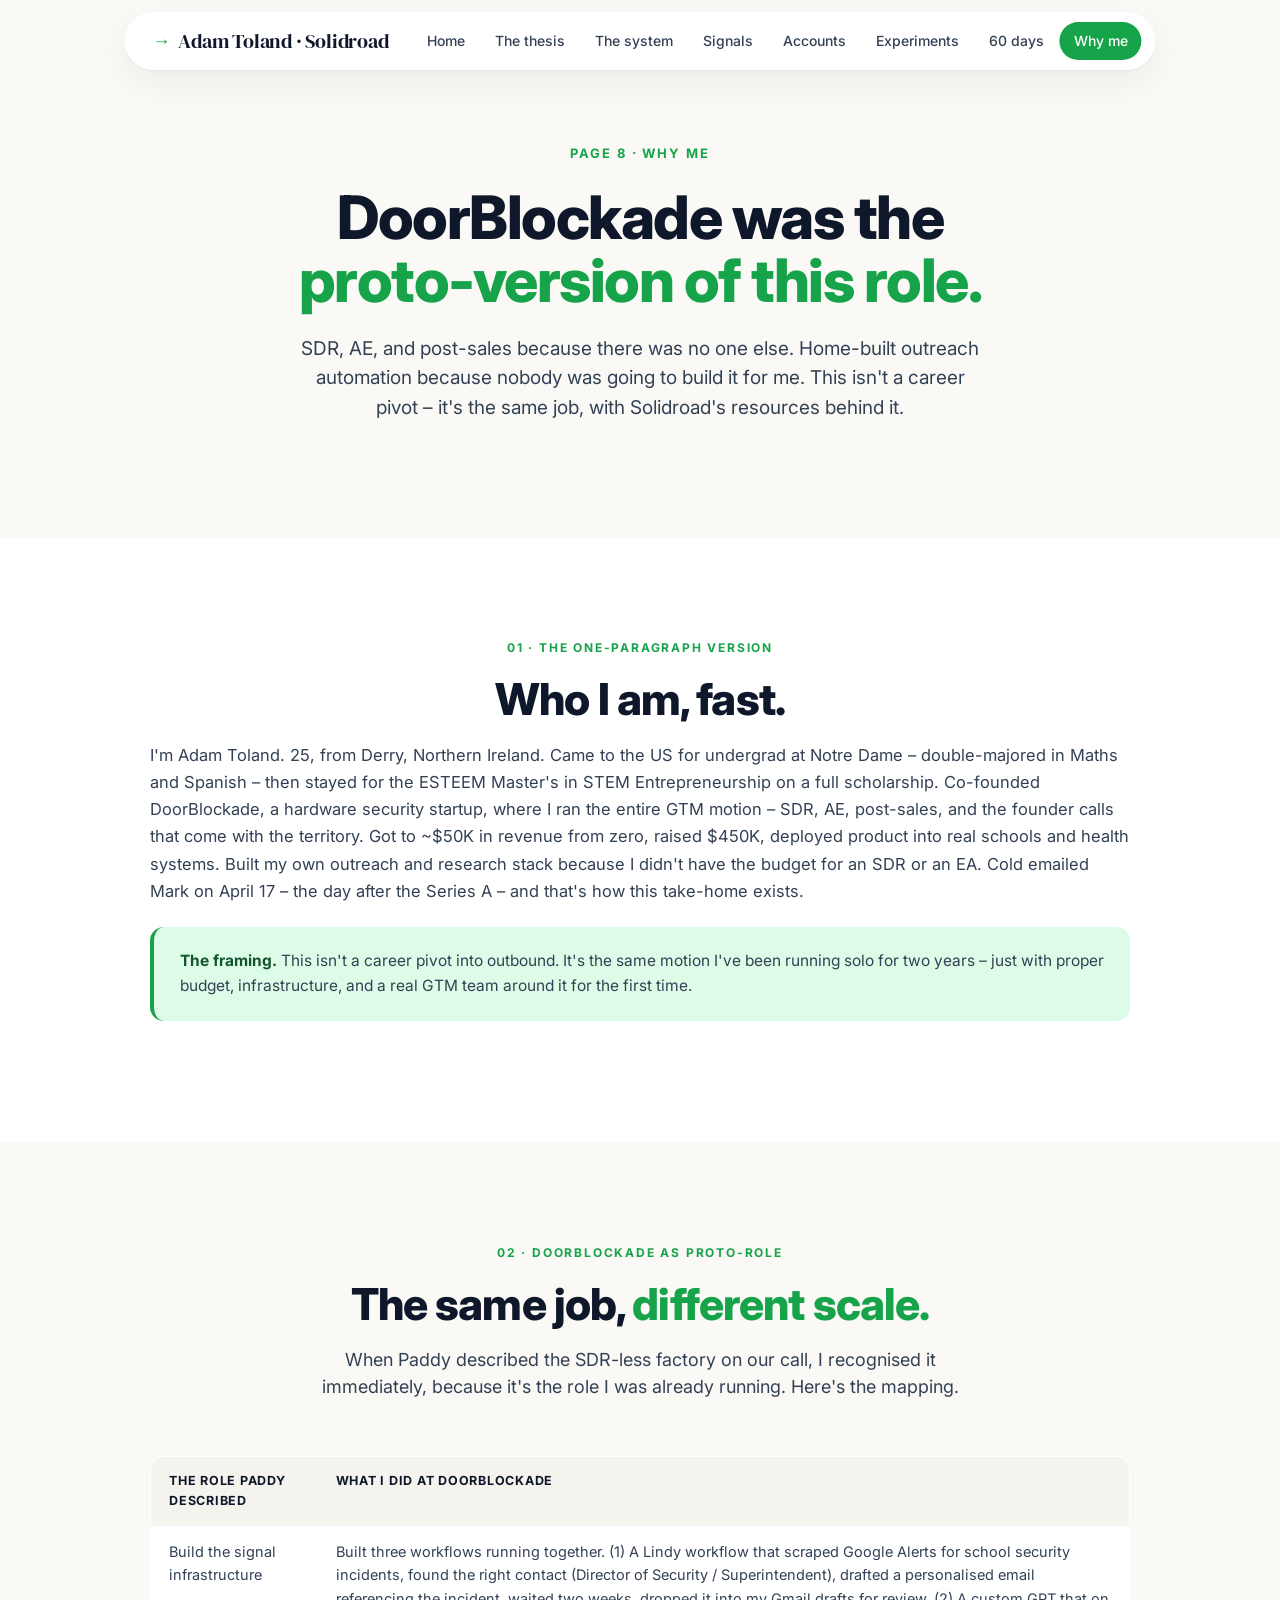
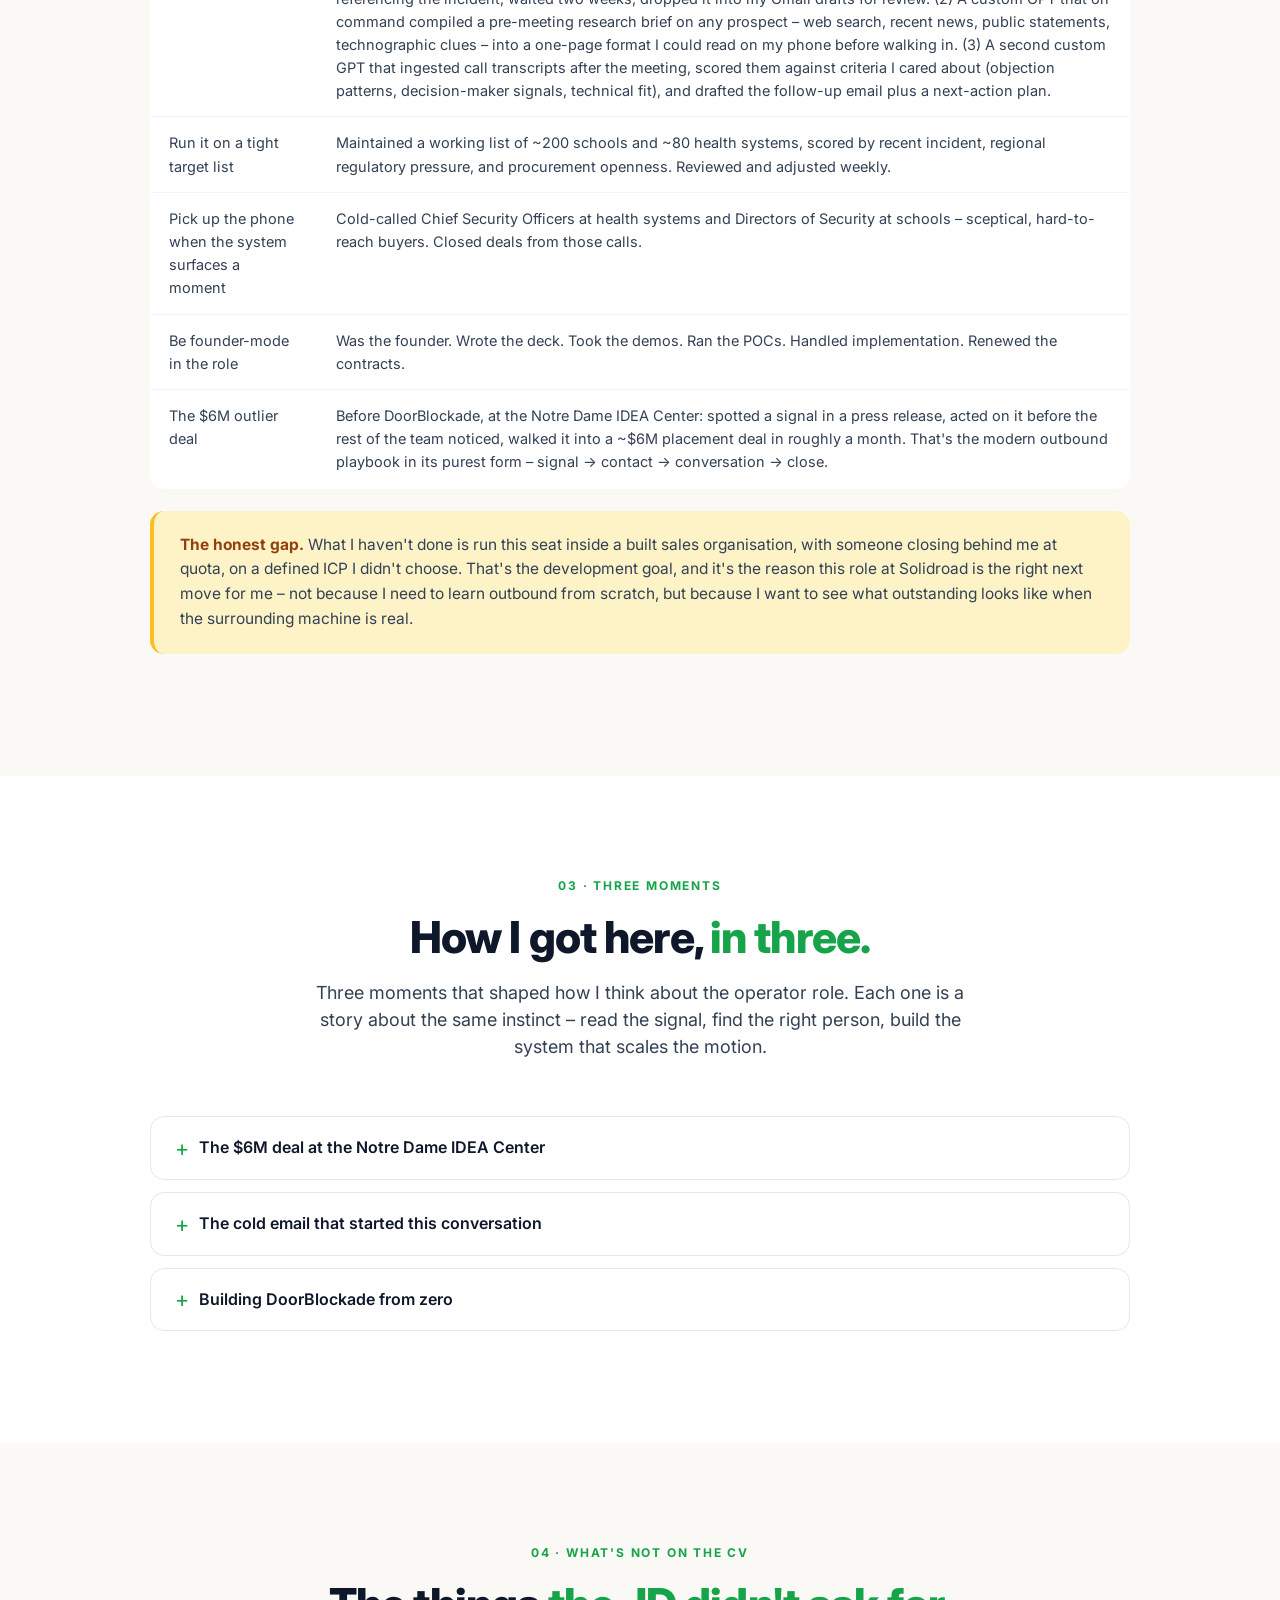
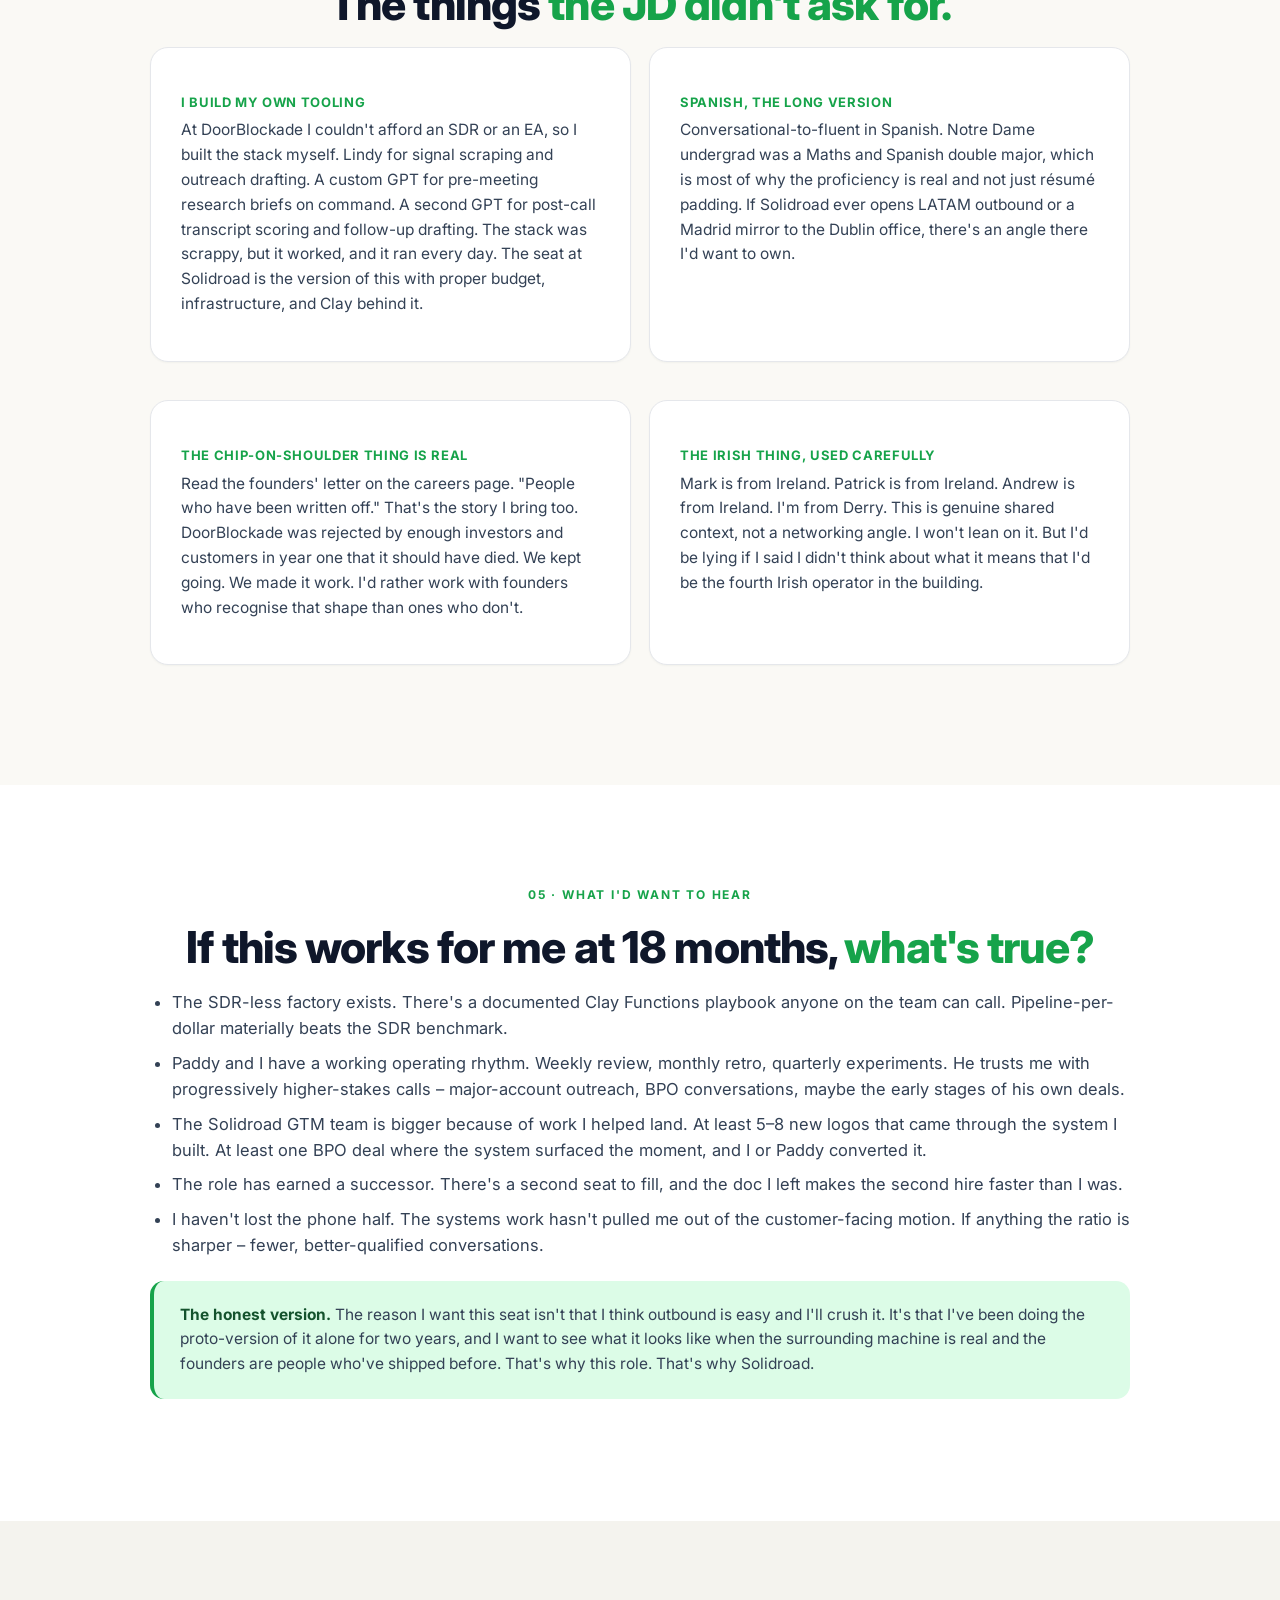
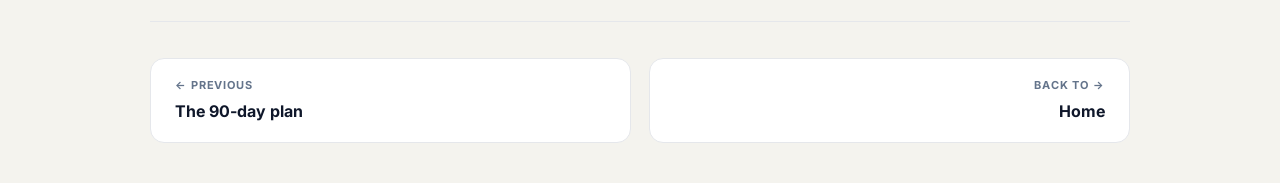
==== about.html @ e636e705 "Add files via upload" ====
<!DOCTYPE html>
<html lang="en">
<head>
<meta charset="UTF-8" />
<meta name="viewport" content="width=device-width, initial-scale=1.0" />
<title>Why me – Solidroad take-home</title>
<link rel="stylesheet" href="styles.css" />
</head>
<body>

<header class="topbar">
  <a href="index.html" class="topbar-brand">Adam Toland · Solidroad</a>
  <nav class="nav-pills">
    <a href="index.html">Home</a>
    <a href="thesis.html">The thesis</a>
    <a href="system.html">The system</a>
    <a href="signals.html">Signals</a>
    <a href="accounts.html">Accounts</a>
    <a href="experiments.html">Experiments</a>
    <a href="plan.html">60 days</a>
    <a href="about.html" class="active">Why me</a>
  </nav>
</header>

<section class="hero">
  <div class="hero-inner">
    <div class="hero-eyebrow">Page 8 · Why me</div>
    <h1>DoorBlockade was the <span class="accent">proto-version of this role.</span></h1>
    <p class="hero-sub">SDR, AE, and post-sales because there was no one else. Home-built outreach automation because nobody was going to build it for me. This isn't a career pivot – it's the same job, with Solidroad's resources behind it.</p>
  </div>
</section>

<section class="section white">
  <div class="section-inner">
    <span class="section-eyebrow">01 · the one-paragraph version</span>
    <h2>Who I am, fast.</h2>

    <p>I'm Adam Toland. 25, from Derry, Northern Ireland. Came to the US for undergrad at Notre Dame – double-majored in Maths and Spanish – then stayed for the ESTEEM Master's in STEM Entrepreneurship on a full scholarship. Co-founded DoorBlockade, a hardware security startup, where I ran the entire GTM motion – SDR, AE, post-sales, and the founder calls that come with the territory. Got to ~$50K in revenue from zero, raised $450K, deployed product into real schools and health systems. Built my own outreach and research stack because I didn't have the budget for an SDR or an EA. Cold emailed Mark on April 17 – the day after the Series A – and that's how this take-home exists.</p>

    <div class="highlight green">
      <strong>The framing.</strong> This isn't a career pivot into outbound. It's the same motion I've been running solo for two years – just with proper budget, infrastructure, and a real GTM team around it for the first time.
    </div>
  </div>
</section>

<section class="section">
  <div class="section-inner">
    <span class="section-eyebrow">02 · doorblockade as proto-role</span>
    <h2>The same job, <span class="accent">different scale.</span></h2>
    <p class="section-sub">When Paddy described the SDR-less factory on our call, I recognised it immediately, because it's the role I was already running. Here's the mapping.</p>

    <table>
      <tr><th>The role Paddy described</th><th>What I did at DoorBlockade</th></tr>
      <tr>
        <td>Build the signal infrastructure</td>
        <td>Built three workflows running together. (1) A Lindy workflow that scraped Google Alerts for school security incidents, found the right contact (Director of Security / Superintendent), drafted a personalised email referencing the incident, waited two weeks, dropped it into my Gmail drafts for review. (2) A custom GPT that on command compiled a pre-meeting research brief on any prospect – web search, recent news, public statements, technographic clues – into a one-page format I could read on my phone before walking in. (3) A second custom GPT that ingested call transcripts after the meeting, scored them against criteria I cared about (objection patterns, decision-maker signals, technical fit), and drafted the follow-up email plus a next-action plan.</td>
      </tr>
      <tr>
        <td>Run it on a tight target list</td>
        <td>Maintained a working list of ~200 schools and ~80 health systems, scored by recent incident, regional regulatory pressure, and procurement openness. Reviewed and adjusted weekly.</td>
      </tr>
      <tr>
        <td>Pick up the phone when the system surfaces a moment</td>
        <td>Cold-called Chief Security Officers at health systems and Directors of Security at schools – sceptical, hard-to-reach buyers. Closed deals from those calls.</td>
      </tr>
      <tr>
        <td>Be founder-mode in the role</td>
        <td>Was the founder. Wrote the deck. Took the demos. Ran the POCs. Handled implementation. Renewed the contracts.</td>
      </tr>
      <tr>
        <td>The $6M outlier deal</td>
        <td>Before DoorBlockade, at the Notre Dame IDEA Center: spotted a signal in a press release, acted on it before the rest of the team noticed, walked it into a ~$6M placement deal in roughly a month. That's the modern outbound playbook in its purest form – signal → contact → conversation → close.</td>
      </tr>
    </table>

    <div class="highlight yellow">
      <strong>The honest gap.</strong> What I haven't done is run this seat inside a built sales organisation, with someone closing behind me at quota, on a defined ICP I didn't choose. That's the development goal, and it's the reason this role at Solidroad is the right next move for me – not because I need to learn outbound from scratch, but because I want to see what outstanding looks like when the surrounding machine is real.
    </div>
  </div>
</section>

<section class="section white">
  <div class="section-inner">
    <span class="section-eyebrow">03 · three moments</span>
    <h2>How I got here, <span class="accent">in three.</span></h2>
    <p class="section-sub">Three moments that shaped how I think about the operator role. Each one is a story about the same instinct – read the signal, find the right person, build the system that scales the motion.</p>

    <details>
      <summary>The $6M deal at the Notre Dame IDEA Center</summary>
      <div class="detail-body">
        <p>Second year of undergrad, working at the Notre Dame IDEA Center on real corporate placement deals. The team was working through a target list the conventional way – phone, email, conferences. Methodical, but slow.</p>
        <p>I spotted a signal in a public press release that the rest of the team hadn't acted on. Identified the right contact inside the organisation, wrote the outreach myself, got the meeting within a week. Closed a roughly $6M placement deal in about a month. The deal wasn't on the team's radar before the signal fired.</p>
        <p>The motion the GTM-operator role is built around – read the signal, find the right person, write the message that gets the reply – is the motion I've been running since I was 21. The tooling has gotten better. The instinct is the same.</p>
      </div>
    </details>

    <details>
      <summary>The cold email that started this conversation</summary>
      <div class="detail-body">
        <p>April 16, 2026: Solidroad announces the $25M Series A. I wrote a personalised cold email to Mark the next morning – referenced the Series A, the role I'd seen on Ashby, and a specific reason I thought I'd be a fit. Sent it.</p>
        <p>Mark replied. Ten-minute call with him. Thirty-minute call with Paddy. Paddy's follow-up email to Mark, with me cc'd: <em>"I think we could find something groundbreaking, provided there is a good fit."</em> Onsite scheduled.</p>
        <p>If the question is whether I can run outbound for Solidroad, the answer is in the inbox the role is now hiring against.</p>
      </div>
    </details>

    <details>
      <summary>Building DoorBlockade from zero</summary>
      <div class="detail-body">
        <p>Hardware security startup. No brand, no playbook, no revenue. ICP was Directors of Security at schools and Chief Security Officers at health systems – sceptical buyers who didn't know they had a budget for the category.</p>
        <p>I ran the full motion solo. Cold calls, cold emails, conferences, door-to-door visits in person. Built the Lindy workflow that scraped Google Alerts for security incidents and drafted personalised outreach automatically. Built a pre-meeting research GPT that compiled a one-page brief on any prospect on command. Built a second GPT that scored call transcripts after the fact and drafted the follow-up plan. The stack was scrappy, but it ran every day, and it produced.</p>
        <p>Got to roughly $50K revenue in a few months, raised $450K, deployed hardware in real schools and health systems. The role we're discussing is the version of this with proper budget, infrastructure, and Clay behind it.</p>
      </div>
    </details>
  </div>
</section>

<section class="section">
  <div class="section-inner">
    <span class="section-eyebrow">04 · what's not on the CV</span>
    <h2>The things <span class="accent">the JD didn't ask for.</span></h2>

    <div class="card-grid">
      <div class="card">
        <h4>I build my own tooling</h4>
        <p>At DoorBlockade I couldn't afford an SDR or an EA, so I built the stack myself. Lindy for signal scraping and outreach drafting. A custom GPT for pre-meeting research briefs on command. A second GPT for post-call transcript scoring and follow-up drafting. The stack was scrappy, but it worked, and it ran every day. The seat at Solidroad is the version of this with proper budget, infrastructure, and Clay behind it.</p>
      </div>
      <div class="card">
        <h4>Spanish, the long version</h4>
        <p>Conversational-to-fluent in Spanish. Notre Dame undergrad was a Maths and Spanish double major, which is most of why the proficiency is real and not just résumé padding. If Solidroad ever opens LATAM outbound or a Madrid mirror to the Dublin office, there's an angle there I'd want to own.</p>
      </div>
      <div class="card">
        <h4>The chip-on-shoulder thing is real</h4>
        <p>Read the founders' letter on the careers page. "People who have been written off." That's the story I bring too. DoorBlockade was rejected by enough investors and customers in year one that it should have died. We kept going. We made it work. I'd rather work with founders who recognise that shape than ones who don't.</p>
      </div>
      <div class="card">
        <h4>The Irish thing, used carefully</h4>
        <p>Mark is from Ireland. Patrick is from Ireland. Andrew is from Ireland. I'm from Derry. This is genuine shared context, not a networking angle. I won't lean on it. But I'd be lying if I said I didn't think about what it means that I'd be the fourth Irish operator in the building.</p>
      </div>
    </div>
  </div>
</section>

<section class="section white">
  <div class="section-inner">
    <span class="section-eyebrow">05 · what i'd want to hear</span>
    <h2>If this works for me at 18 months, <span class="accent">what's true?</span></h2>

    <ul>
      <li>The SDR-less factory exists. There's a documented Clay Functions playbook anyone on the team can call. Pipeline-per-dollar materially beats the SDR benchmark.</li>
      <li>Paddy and I have a working operating rhythm. Weekly review, monthly retro, quarterly experiments. He trusts me with progressively higher-stakes calls – major-account outreach, BPO conversations, maybe the early stages of his own deals.</li>
      <li>The Solidroad GTM team is bigger because of work I helped land. At least 5–8 new logos that came through the system I built. At least one BPO deal where the system surfaced the moment, and I or Paddy converted it.</li>
      <li>The role has earned a successor. There's a second seat to fill, and the doc I left makes the second hire faster than I was.</li>
      <li>I haven't lost the phone half. The systems work hasn't pulled me out of the customer-facing motion. If anything the ratio is sharper – fewer, better-qualified conversations.</li>
    </ul>

    <div class="highlight green">
      <strong>The honest version.</strong> The reason I want this seat isn't that I think outbound is easy and I'll crush it. It's that I've been doing the proto-version of it alone for two years, and I want to see what it looks like when the surrounding machine is real and the founders are people who've shipped before. That's why this role. That's why Solidroad.
    </div>
  </div>
</section>

<div class="section soft" style="padding: 40px 24px;">
  <div class="footer-nav">
    <a href="plan.html">
      <span class="label">← Previous</span>
      <span class="title">The 90-day plan</span>
    </a>
    <a href="index.html" class="next">
      <span class="label">Back to →</span>
      <span class="title">Home</span>
    </a>
  </div>
</div>

</body>
</html>
---- styles.css ----
/* Solidroad take-home design system — mirrors solidroad.com */

@import url('https://fonts.googleapis.com/css2?family=Inter:wght@400;500;600;700;800;900&family=DM+Serif+Display&display=swap');

:root {
  /* Greens */
  --green-primary: #16a34a;
  --green-bright: #22c55e;
  --green-soft: #dcfce7;
  --green-eyebrow: #16a34a;
  --green-dark: #14532d;
  --green-forest: #0f3a20;

  /* Yellows */
  --yellow-accent: #fbbf24;
  --yellow-warm: #fcd34d;
  --yellow-soft: #fef3c7;

  /* Neutrals */
  --bg-cream: #faf9f5;
  --bg-soft: #f4f3ee;
  --bg-white: #ffffff;
  --text-dark: #0f172a;
  --text-body: #334155;
  --text-muted: #64748b;
  --text-soft: #94a3b8;
  --border: #e5e7eb;
  --border-soft: #f1f5f9;

  /* Accents */
  --sky-soft: #e0f2fe;
  --blue-accent: #3b82f6;
  --red-warning: #dc2626;
  --orange-warning: #ea580c;
}

* { margin: 0; padding: 0; box-sizing: border-box; }
html { scroll-behavior: smooth; }
body {
  font-family: 'Inter', -apple-system, BlinkMacSystemFont, sans-serif;
  background: var(--bg-cream);
  color: var(--text-body);
  line-height: 1.6;
  -webkit-font-smoothing: antialiased;
  font-size: 16px;
}

a { color: var(--green-primary); text-decoration: none; transition: opacity 0.2s; }
a:hover { opacity: 0.75; }

/* TOPBAR — mimics solidroad.com floating nav */
.topbar {
  position: fixed;
  top: 12px;
  left: 50%;
  transform: translateX(-50%);
  z-index: 100;
  background: var(--bg-white);
  border-radius: 100px;
  padding: 10px 14px 10px 28px;
  box-shadow: 0 1px 3px rgba(0,0,0,0.04), 0 12px 32px rgba(15,58,32,0.06);
  display: flex;
  align-items: center;
  gap: 16px;
  max-width: calc(100vw - 24px);
  overflow-x: auto;
  scrollbar-width: none;
}
.topbar::-webkit-scrollbar { display: none; }
.topbar-brand {
  font-family: 'DM Serif Display', serif;
  font-size: 20px;
  color: var(--text-dark);
  font-weight: 400;
  letter-spacing: -0.01em;
  white-space: nowrap;
  padding-right: 8px;
  display: flex;
  align-items: center;
  gap: 8px;
}
.topbar-brand::before {
  content: '→';
  color: var(--green-primary);
  font-size: 18px;
}
.nav-pills {
  display: flex;
  gap: 2px;
  align-items: center;
}
.nav-pills a {
  padding: 8px 14px;
  font-size: 14px;
  font-weight: 500;
  color: var(--text-body);
  border-radius: 100px;
  white-space: nowrap;
  transition: all 0.15s;
}
.nav-pills a:hover { background: var(--bg-soft); color: var(--text-dark); opacity: 1; }
.nav-pills a.active {
  background: var(--green-primary);
  color: white;
}
.nav-cta {
  background: var(--green-primary);
  color: white !important;
  padding: 9px 18px !important;
  border-radius: 100px;
  font-weight: 600 !important;
  font-size: 14px !important;
  display: flex;
  align-items: center;
  gap: 6px;
  margin-left: 4px;
}
.nav-cta:hover { background: var(--green-dark); opacity: 1; }
.nav-cta::after { content: '→'; }

/* HERO */
.hero {
  padding: 140px 24px 80px;
  text-align: center;
  background: var(--bg-cream);
  position: relative;
  overflow: hidden;
}
.hero-inner {
  max-width: 860px;
  margin: 0 auto;
  position: relative;
  z-index: 1;
}
.hero-eyebrow {
  display: inline-block;
  font-size: 13px;
  font-weight: 700;
  color: var(--green-primary);
  letter-spacing: 0.15em;
  text-transform: uppercase;
  margin-bottom: 22px;
}
.hero h1 {
  font-size: 60px;
  font-weight: 800;
  line-height: 1.05;
  letter-spacing: -0.025em;
  color: var(--text-dark);
  margin-bottom: 22px;
}
.hero h1 .accent {
  color: var(--green-primary);
  display: block;
}
.hero-sub {
  font-size: 19px;
  line-height: 1.55;
  color: var(--text-body);
  max-width: 680px;
  margin: 0 auto 36px;
}
.hero-cta-row {
  display: flex;
  gap: 12px;
  justify-content: center;
  flex-wrap: wrap;
  margin-bottom: 60px;
}

/* BUTTONS */
.btn {
  display: inline-flex;
  align-items: center;
  gap: 8px;
  padding: 14px 26px;
  border-radius: 100px;
  font-weight: 600;
  font-size: 15px;
  border: none;
  cursor: pointer;
  text-decoration: none;
  transition: transform 0.15s, box-shadow 0.15s, background 0.15s;
}
.btn::after { content: '→'; font-size: 16px; }
.btn-primary {
  background: var(--green-primary);
  color: white;
}
.btn-primary:hover {
  background: var(--green-dark);
  transform: translateY(-1px);
  opacity: 1;
}
.btn-yellow {
  background: var(--yellow-accent);
  color: var(--text-dark);
}
.btn-yellow:hover {
  background: var(--yellow-warm);
  transform: translateY(-1px);
  opacity: 1;
}
.btn-ghost {
  background: transparent;
  color: var(--text-dark);
  border: 1px solid var(--border);
}
.btn-ghost:hover { background: var(--bg-white); opacity: 1; }

/* LOGO STRIP */
.logo-strip {
  display: flex;
  gap: 56px;
  align-items: center;
  justify-content: center;
  flex-wrap: wrap;
  padding: 30px 24px 10px;
  max-width: 1080px;
  margin: 0 auto;
  opacity: 0.7;
}
.logo-strip span {
  font-family: 'Inter', sans-serif;
  font-weight: 800;
  font-size: 16px;
  color: var(--text-muted);
  letter-spacing: 0.05em;
}

/* SECTIONS */
.section {
  padding: 100px 24px;
  background: var(--bg-cream);
}
.section.white { background: var(--bg-white); }
.section.soft { background: var(--bg-soft); }
.section-inner {
  max-width: 980px;
  margin: 0 auto;
}
.section-inner.wide { max-width: 1120px; }

.section-eyebrow {
  display: block;
  font-size: 12px;
  font-weight: 700;
  color: var(--green-primary);
  letter-spacing: 0.15em;
  text-transform: uppercase;
  margin-bottom: 18px;
  text-align: center;
}
.section h2 {
  font-size: 44px;
  font-weight: 800;
  line-height: 1.1;
  letter-spacing: -0.02em;
  color: var(--text-dark);
  margin-bottom: 18px;
  text-align: center;
}
.section h2.left { text-align: left; }
.section .section-sub {
  font-size: 18px;
  color: var(--text-body);
  max-width: 680px;
  margin: 0 auto 56px;
  text-align: center;
  line-height: 1.5;
}
.section .section-sub.left { text-align: left; margin-left: 0; }

.section h3 {
  font-size: 24px;
  font-weight: 700;
  letter-spacing: -0.01em;
  color: var(--text-dark);
  margin-top: 40px;
  margin-bottom: 14px;
}
.section h4 {
  font-size: 17px;
  font-weight: 700;
  color: var(--green-primary);
  margin-top: 24px;
  margin-bottom: 8px;
  text-transform: uppercase;
  letter-spacing: 0.05em;
}
.section p {
  font-size: 16.5px;
  line-height: 1.65;
  color: var(--text-body);
  margin-bottom: 16px;
}
.section ul, .section ol {
  padding-left: 22px;
  margin-bottom: 18px;
}
.section li {
  margin-bottom: 8px;
  font-size: 16.5px;
  color: var(--text-body);
  line-height: 1.6;
}
.section strong { color: var(--text-dark); font-weight: 700; }

/* CARDS */
.card {
  background: var(--bg-white);
  border: 1px solid var(--border);
  border-radius: 18px;
  padding: 28px 30px;
  margin-bottom: 20px;
  box-shadow: 0 1px 2px rgba(15,58,32,0.04);
  transition: transform 0.2s, box-shadow 0.2s;
}
.card.lift:hover {
  transform: translateY(-3px);
  box-shadow: 0 12px 32px rgba(15,58,32,0.08);
}
.card h3 {
  font-size: 19px;
  font-weight: 700;
  color: var(--text-dark);
  margin-top: 0;
  margin-bottom: 10px;
}
.card h4 {
  font-size: 13px;
  font-weight: 700;
  color: var(--green-primary);
  margin-top: 16px;
  margin-bottom: 6px;
  text-transform: uppercase;
  letter-spacing: 0.05em;
}
.card p, .card li {
  font-size: 15.5px;
  line-height: 1.6;
  color: var(--text-body);
}
.card ul { padding-left: 20px; margin-bottom: 8px; }

.card-grid {
  display: grid;
  grid-template-columns: 1fr 1fr;
  gap: 18px;
}
.card-grid-3 {
  display: grid;
  grid-template-columns: 1fr 1fr 1fr;
  gap: 16px;
}
@media (max-width: 800px) {
  .card-grid, .card-grid-3 { grid-template-columns: 1fr; }
}

/* HIGHLIGHT BOXES */
.highlight {
  border-radius: 14px;
  padding: 22px 26px;
  margin: 22px 0;
  font-size: 15.5px;
  line-height: 1.6;
}
.highlight.green {
  background: var(--green-soft);
  border-left: 4px solid var(--green-primary);
}
.highlight.green strong { color: var(--green-dark); }
.highlight.yellow {
  background: var(--yellow-soft);
  border-left: 4px solid var(--yellow-accent);
}
.highlight.yellow strong { color: #92400e; }
.highlight.blue {
  background: var(--sky-soft);
  border-left: 4px solid var(--blue-accent);
}
.highlight.blue strong { color: #1e40af; }
.highlight.red {
  background: #fee2e2;
  border-left: 4px solid var(--red-warning);
}
.highlight.red strong { color: #991b1b; }

/* QUOTES */
.quote {
  font-family: 'DM Serif Display', serif;
  font-size: 24px;
  line-height: 1.4;
  color: var(--text-dark);
  font-weight: 400;
  margin: 32px 0;
  padding: 0 0 0 28px;
  border-left: 4px solid var(--green-primary);
  position: relative;
}
.quote-small {
  font-family: 'Inter', sans-serif;
  font-style: italic;
  font-size: 17px;
  line-height: 1.5;
  color: var(--text-body);
  padding: 0 0 0 20px;
  border-left: 3px solid var(--yellow-accent);
  margin: 20px 0;
}
.quote-attribution {
  display: block;
  margin-top: 10px;
  font-family: 'Inter', sans-serif;
  font-size: 13px;
  font-weight: 500;
  color: var(--text-muted);
  font-style: normal;
}

/* METRICS */
.metric-row {
  display: grid;
  grid-template-columns: repeat(4, 1fr);
  gap: 14px;
  margin: 24px 0 32px;
}
@media (max-width: 720px) {
  .metric-row { grid-template-columns: 1fr 1fr; }
}
.metric {
  background: var(--bg-white);
  border: 1px solid var(--border);
  border-radius: 14px;
  padding: 20px 22px;
  text-align: left;
}
.metric .num {
  font-size: 30px;
  font-weight: 800;
  color: var(--green-primary);
  letter-spacing: -0.02em;
  line-height: 1.1;
}
.metric .label {
  font-size: 12.5px;
  color: var(--text-muted);
  text-transform: uppercase;
  letter-spacing: 0.06em;
  margin-top: 6px;
  font-weight: 600;
}

/* TABLES */
table {
  width: 100%;
  border-collapse: collapse;
  margin: 18px 0;
  background: var(--bg-white);
  border: 1px solid var(--border);
  border-radius: 14px;
  overflow: hidden;
}
th, td {
  padding: 14px 18px;
  text-align: left;
  border-bottom: 1px solid var(--border-soft);
  font-size: 14.5px;
  vertical-align: top;
}
th {
  background: var(--bg-soft);
  color: var(--text-dark);
  font-weight: 700;
  font-size: 12.5px;
  text-transform: uppercase;
  letter-spacing: 0.06em;
}
tr:last-child td { border-bottom: none; }
td strong { color: var(--text-dark); }

/* TAGS */
.tag {
  display: inline-block;
  padding: 4px 12px;
  border-radius: 100px;
  font-size: 12px;
  font-weight: 600;
  background: var(--green-soft);
  color: var(--green-dark);
  margin-right: 6px;
  margin-bottom: 4px;
  letter-spacing: 0.02em;
}
.tag.yellow { background: var(--yellow-soft); color: #92400e; }
.tag.blue { background: var(--sky-soft); color: #1e40af; }
.tag.gray { background: var(--bg-soft); color: var(--text-muted); }

/* DETAILS / ACCORDIONS */
details {
  background: var(--bg-white);
  border: 1px solid var(--border);
  border-radius: 14px;
  margin-bottom: 12px;
  overflow: hidden;
  transition: border-color 0.2s;
}
details[open] { border-color: var(--green-primary); }
summary {
  padding: 18px 24px;
  cursor: pointer;
  font-weight: 600;
  font-size: 16px;
  color: var(--text-dark);
  display: flex;
  align-items: center;
  gap: 10px;
  user-select: none;
}
summary::before {
  content: '+';
  color: var(--green-primary);
  font-size: 22px;
  font-weight: 400;
  line-height: 1;
  transition: transform 0.2s;
}
details[open] summary::before { content: '–'; }
summary::-webkit-details-marker { display: none; }
.detail-body { padding: 0 24px 22px; font-size: 15.5px; line-height: 1.6; }
.detail-body p { margin-bottom: 12px; }
.detail-body ul { padding-left: 20px; margin-bottom: 12px; }
.detail-body li { margin-bottom: 6px; font-size: 15.5px; }

/* CODE BLOCK (for sample outreach / scripts) */
.codeblock {
  background: var(--green-forest);
  color: #f1f5f9;
  border-radius: 14px;
  padding: 22px 26px;
  font-family: 'SF Mono', Monaco, 'Cascadia Code', monospace;
  font-size: 13.5px;
  line-height: 1.65;
  margin: 16px 0;
  white-space: pre-wrap;
  overflow-x: auto;
}
.codeblock.email {
  background: var(--bg-white);
  color: var(--text-body);
  border: 1px solid var(--border);
  font-family: 'Inter', sans-serif;
  font-size: 15px;
  line-height: 1.6;
}
.codeblock.email .subject {
  font-weight: 700;
  color: var(--text-dark);
  border-bottom: 1px solid var(--border-soft);
  padding-bottom: 10px;
  margin-bottom: 12px;
  font-size: 14px;
}
.codeblock.email .meta {
  font-size: 12px;
  color: var(--text-muted);
  text-transform: uppercase;
  letter-spacing: 0.05em;
  font-weight: 600;
  margin-bottom: 4px;
}

/* PERSON / ACCOUNT CARDS */
.account-header {
  display: flex;
  align-items: flex-start;
  gap: 22px;
  margin-bottom: 28px;
  padding-bottom: 22px;
  border-bottom: 1px solid var(--border);
}
.account-logo {
  width: 64px;
  height: 64px;
  border-radius: 18px;
  background: var(--green-soft);
  color: var(--green-dark);
  display: flex;
  align-items: center;
  justify-content: center;
  font-weight: 800;
  font-size: 22px;
  flex-shrink: 0;
  letter-spacing: -0.02em;
}
.account-meta { flex: 1; }
.account-name {
  font-size: 28px;
  font-weight: 800;
  color: var(--text-dark);
  margin-bottom: 4px;
  letter-spacing: -0.02em;
}
.account-tagline {
  font-size: 15px;
  color: var(--text-muted);
  margin-bottom: 10px;
}

/* STEP / WORKFLOW */
.steps {
  display: grid;
  grid-template-columns: 1fr;
  gap: 14px;
  margin: 24px 0;
}
.step {
  background: var(--bg-white);
  border: 1px solid var(--border);
  border-radius: 14px;
  padding: 22px 26px;
  display: flex;
  gap: 20px;
  align-items: flex-start;
}
.step-num {
  width: 36px;
  height: 36px;
  background: var(--green-primary);
  color: white;
  border-radius: 100px;
  display: flex;
  align-items: center;
  justify-content: center;
  font-weight: 800;
  font-size: 15px;
  flex-shrink: 0;
}
.step-body { flex: 1; }
.step-title { font-size: 17px; font-weight: 700; color: var(--text-dark); margin-bottom: 4px; }
.step-desc { font-size: 14.5px; color: var(--text-body); line-height: 1.55; margin-bottom: 0; }

/* FOOTER NAV */
.footer-nav {
  display: flex;
  justify-content: space-between;
  gap: 18px;
  margin-top: 60px;
  padding-top: 36px;
  border-top: 1px solid var(--border);
  max-width: 980px;
  margin-left: auto;
  margin-right: auto;
}
.footer-nav a {
  display: flex;
  flex-direction: column;
  padding: 18px 24px;
  background: var(--bg-white);
  border: 1px solid var(--border);
  border-radius: 14px;
  flex: 1;
  transition: all 0.2s;
  text-decoration: none;
}
.footer-nav a:hover {
  border-color: var(--green-primary);
  transform: translateY(-2px);
  opacity: 1;
}
.footer-nav .label {
  font-size: 11px;
  color: var(--text-muted);
  text-transform: uppercase;
  letter-spacing: 0.08em;
  font-weight: 700;
  margin-bottom: 4px;
}
.footer-nav .title {
  font-size: 16px;
  font-weight: 700;
  color: var(--text-dark);
}
.footer-nav .next { text-align: right; align-items: flex-end; }

/* UTILITIES */
.center { text-align: center; }
.muted { color: var(--text-muted); }
.bright { color: var(--text-dark); }
.accent { color: var(--green-primary); }
.spacer-sm { height: 16px; }
.spacer-md { height: 32px; }
.spacer-lg { height: 56px; }

/* RESPONSIVE */
@media (max-width: 720px) {
  .hero { padding: 110px 20px 60px; }
  .hero h1 { font-size: 40px; }
  .section { padding: 60px 20px; }
  .section h2 { font-size: 32px; }
  .topbar { padding: 8px 8px 8px 16px; }
  .topbar-brand { font-size: 17px; }
  .nav-pills a { padding: 6px 10px; font-size: 13px; }
}
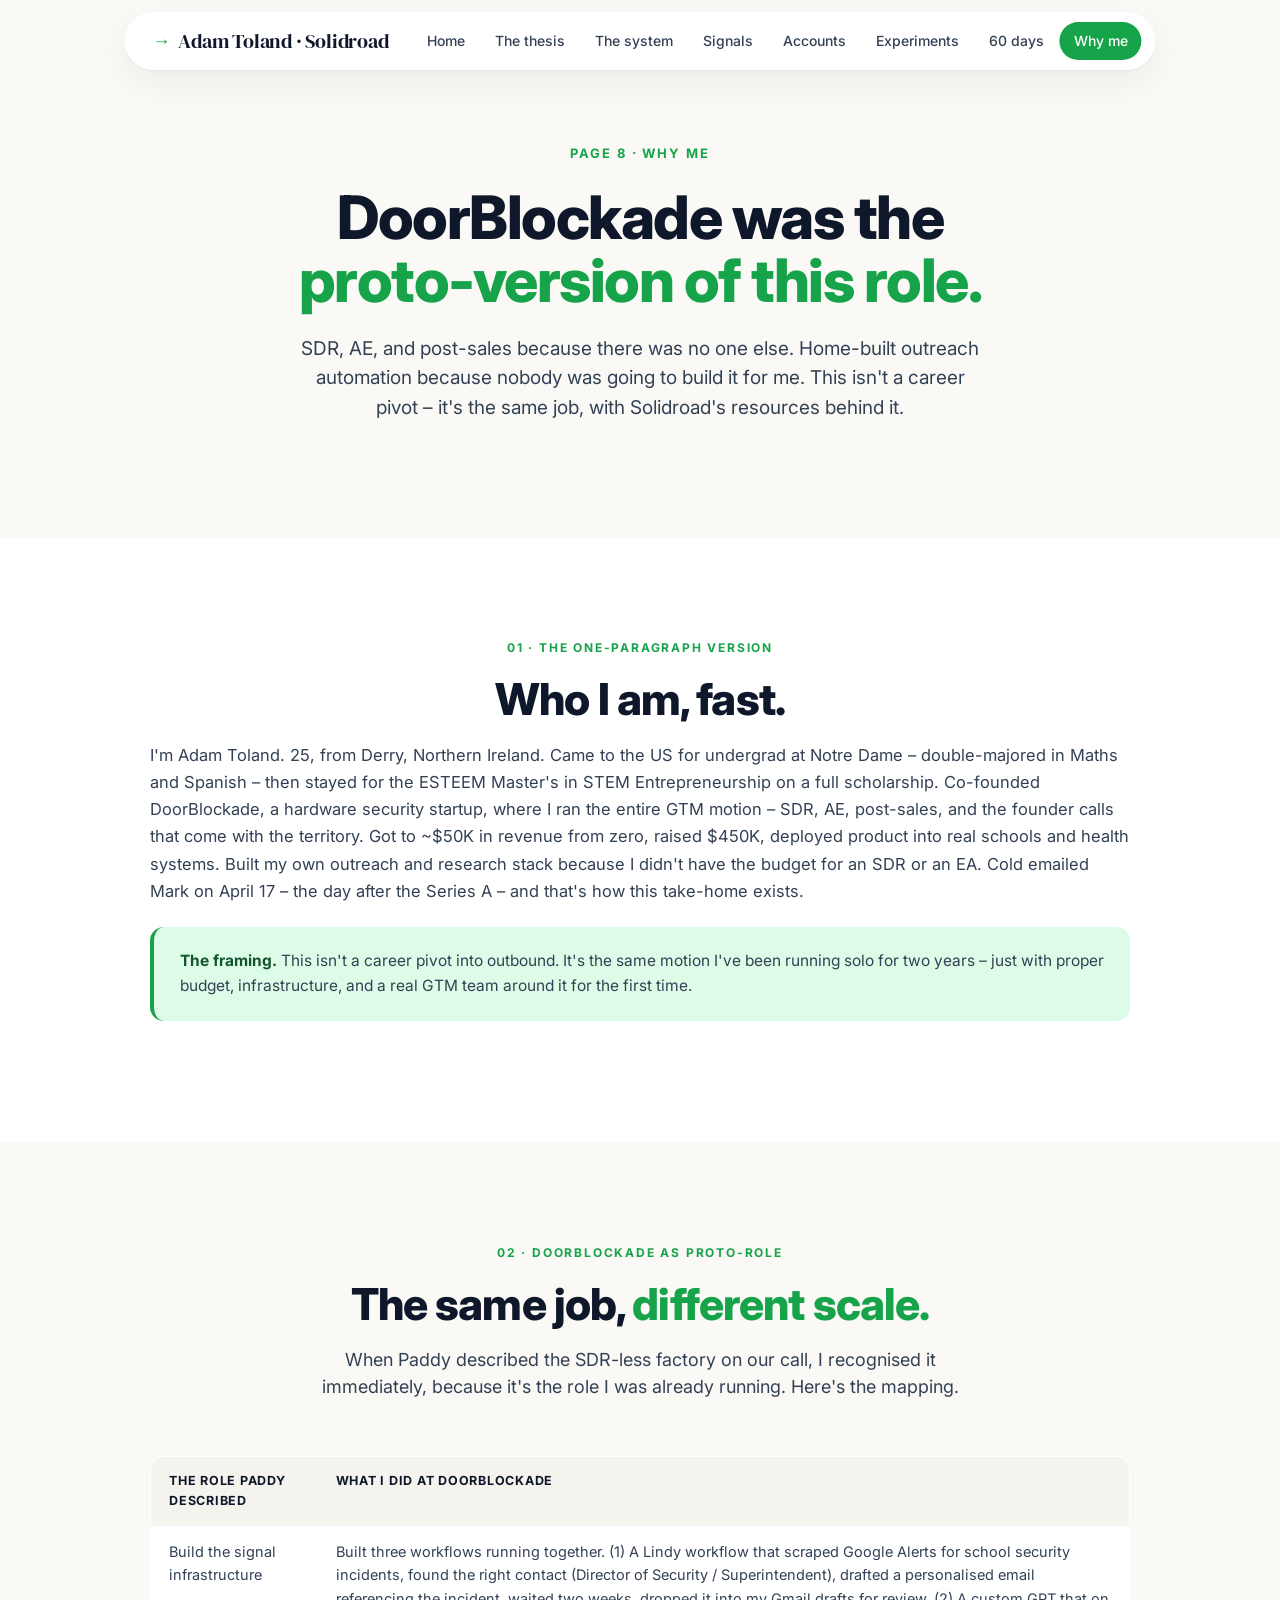
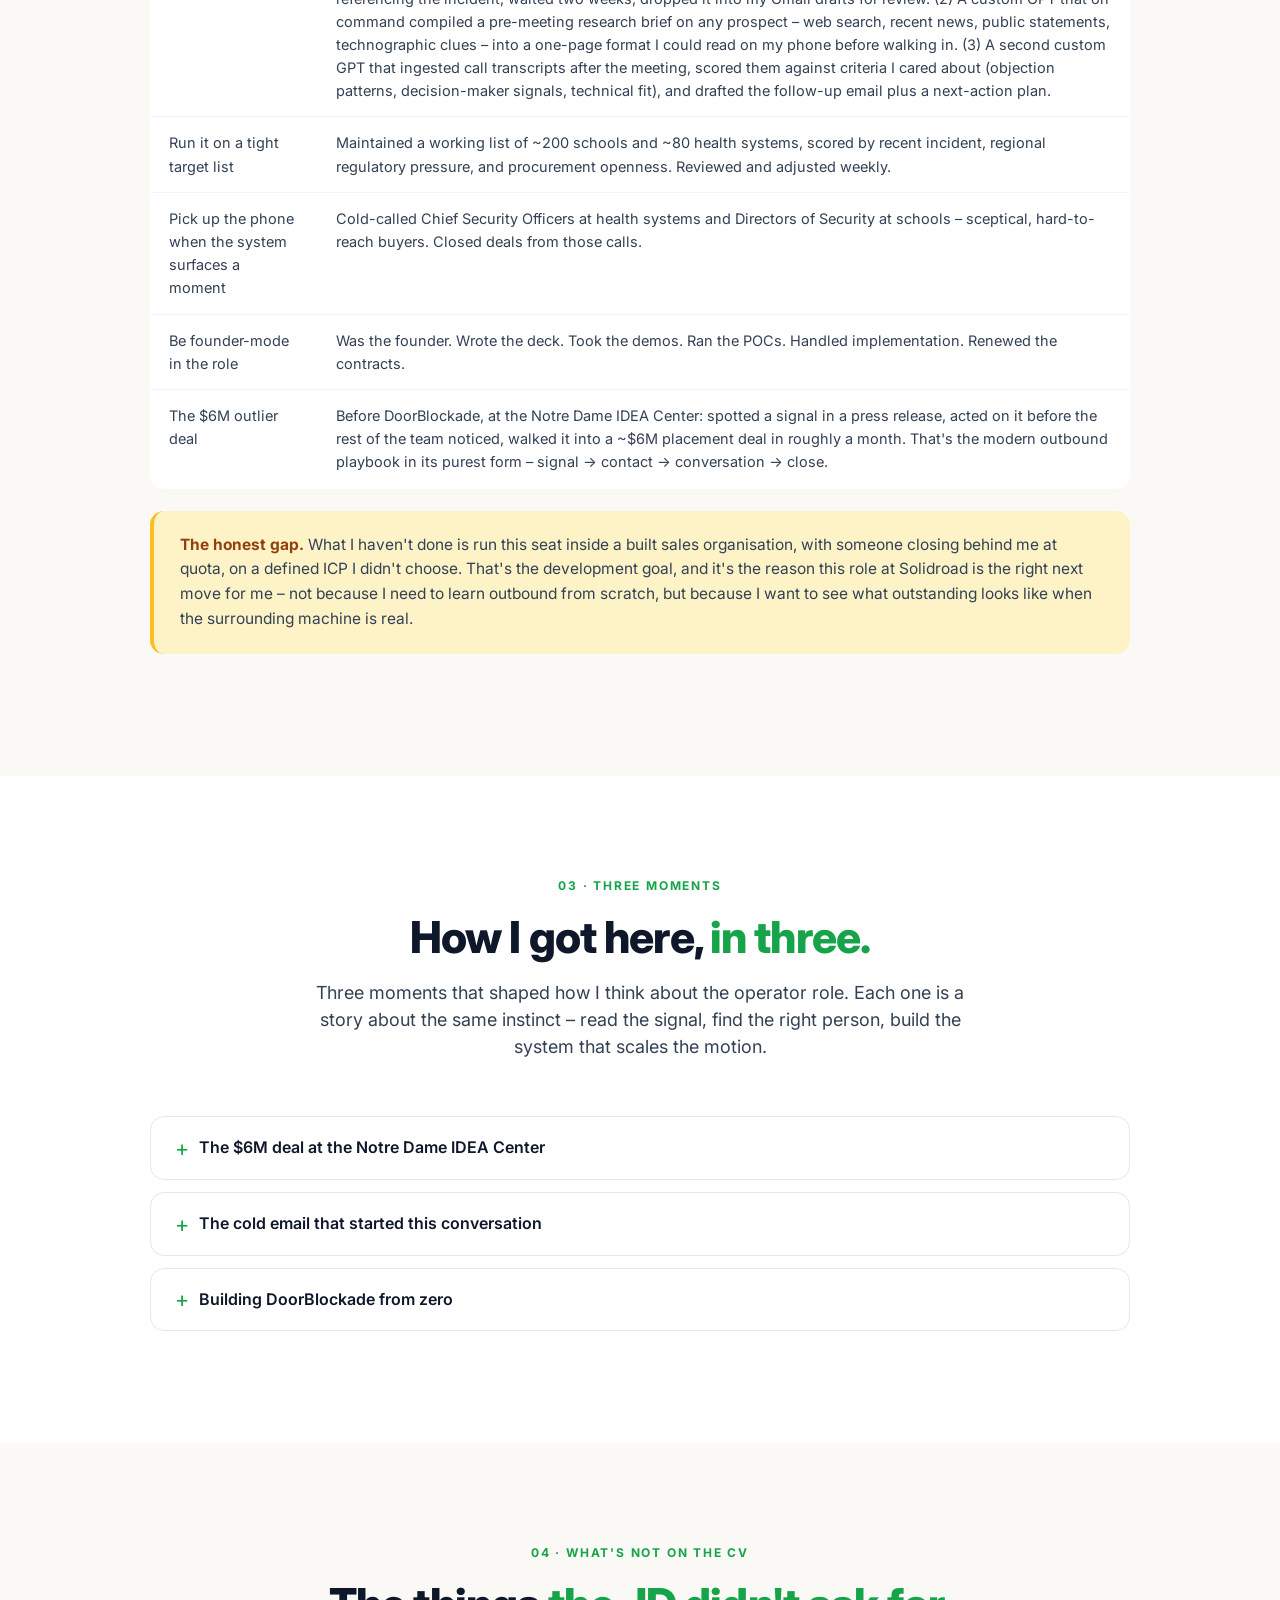
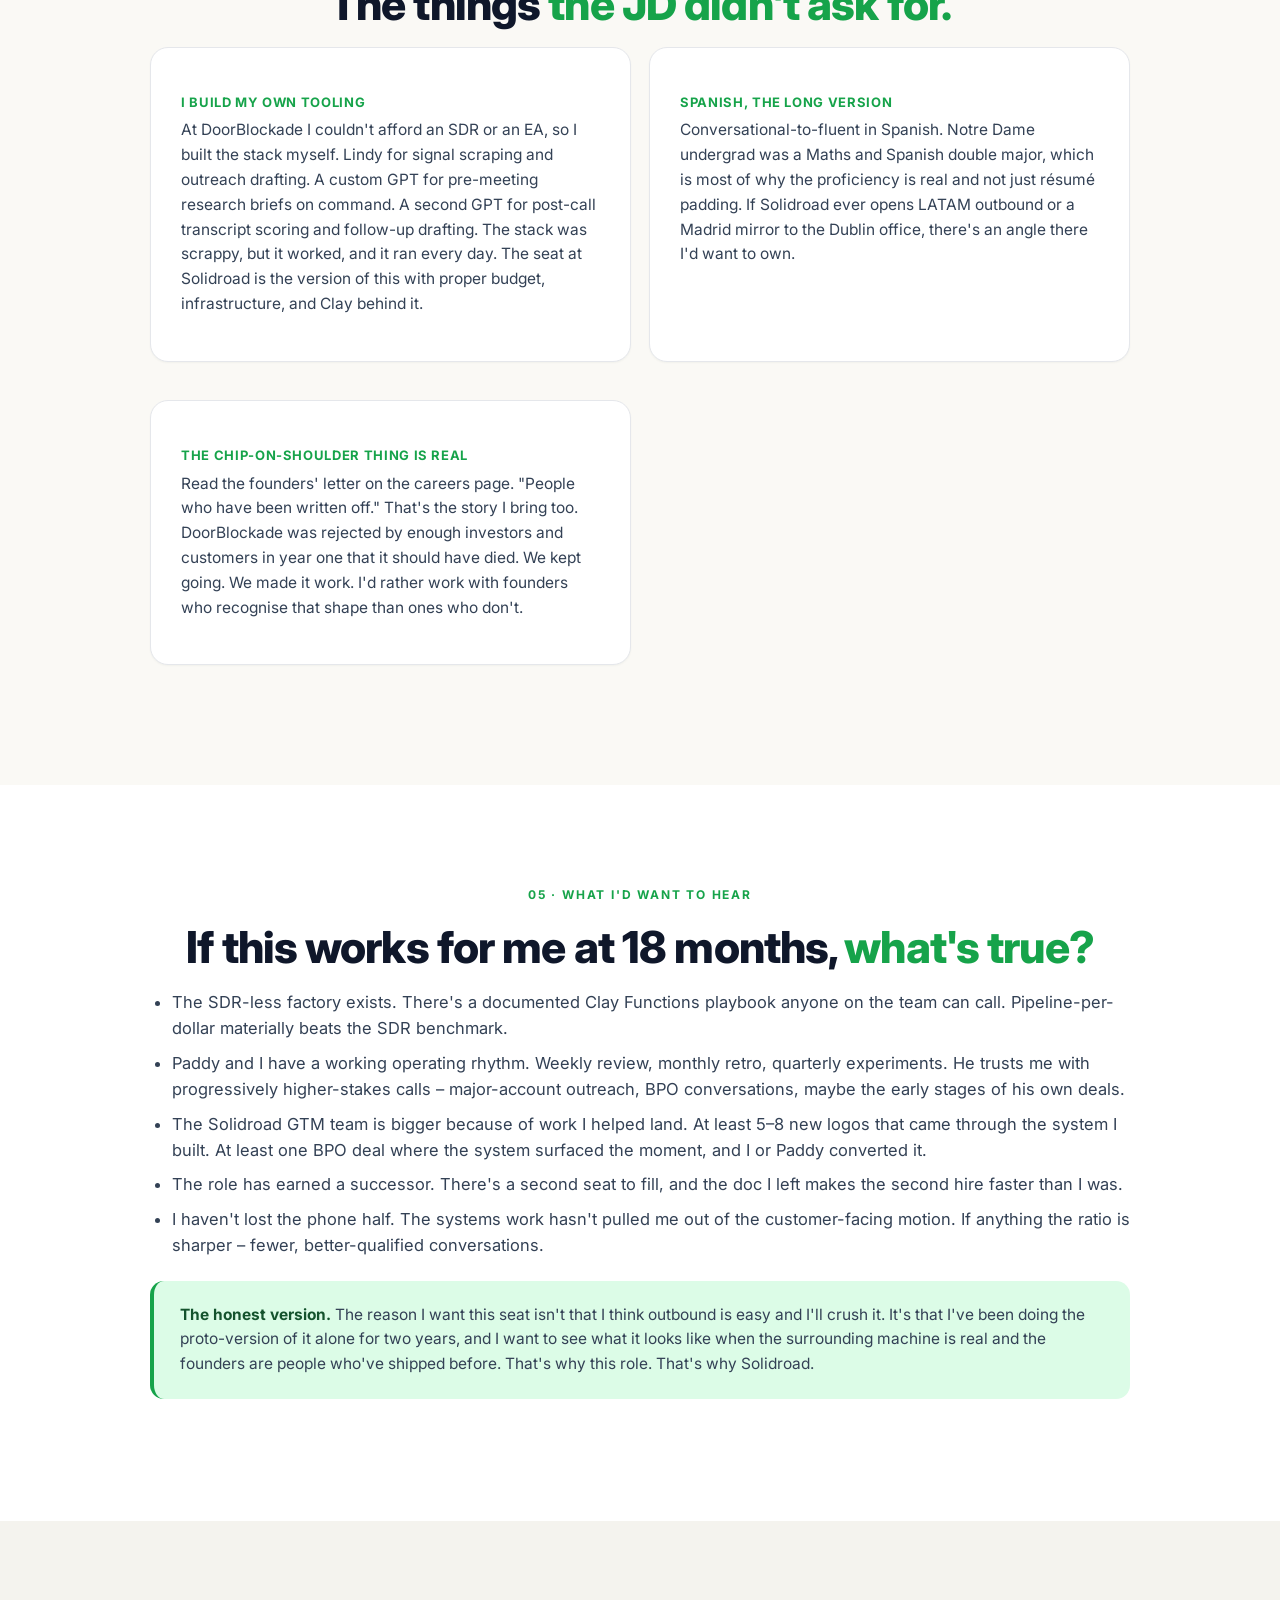
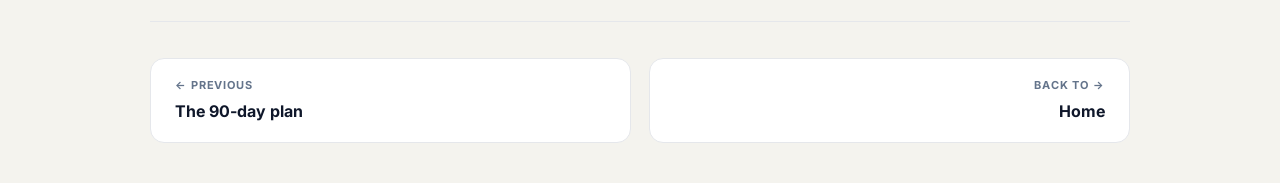
==== commit 0290835e: "Add files via upload" ====
--- a/about.html
+++ b/about.html
@@ -132,10 +132,6 @@
         <h4>The chip-on-shoulder thing is real</h4>
         <p>Read the founders' letter on the careers page. "People who have been written off." That's the story I bring too. DoorBlockade was rejected by enough investors and customers in year one that it should have died. We kept going. We made it work. I'd rather work with founders who recognise that shape than ones who don't.</p>
       </div>
-      <div class="card">
-        <h4>The Irish thing, used carefully</h4>
-        <p>Mark is from Ireland. Patrick is from Ireland. Andrew is from Ireland. I'm from Derry. This is genuine shared context, not a networking angle. I won't lean on it. But I'd be lying if I said I didn't think about what it means that I'd be the fourth Irish operator in the building.</p>
-      </div>
     </div>
   </div>
 </section>
